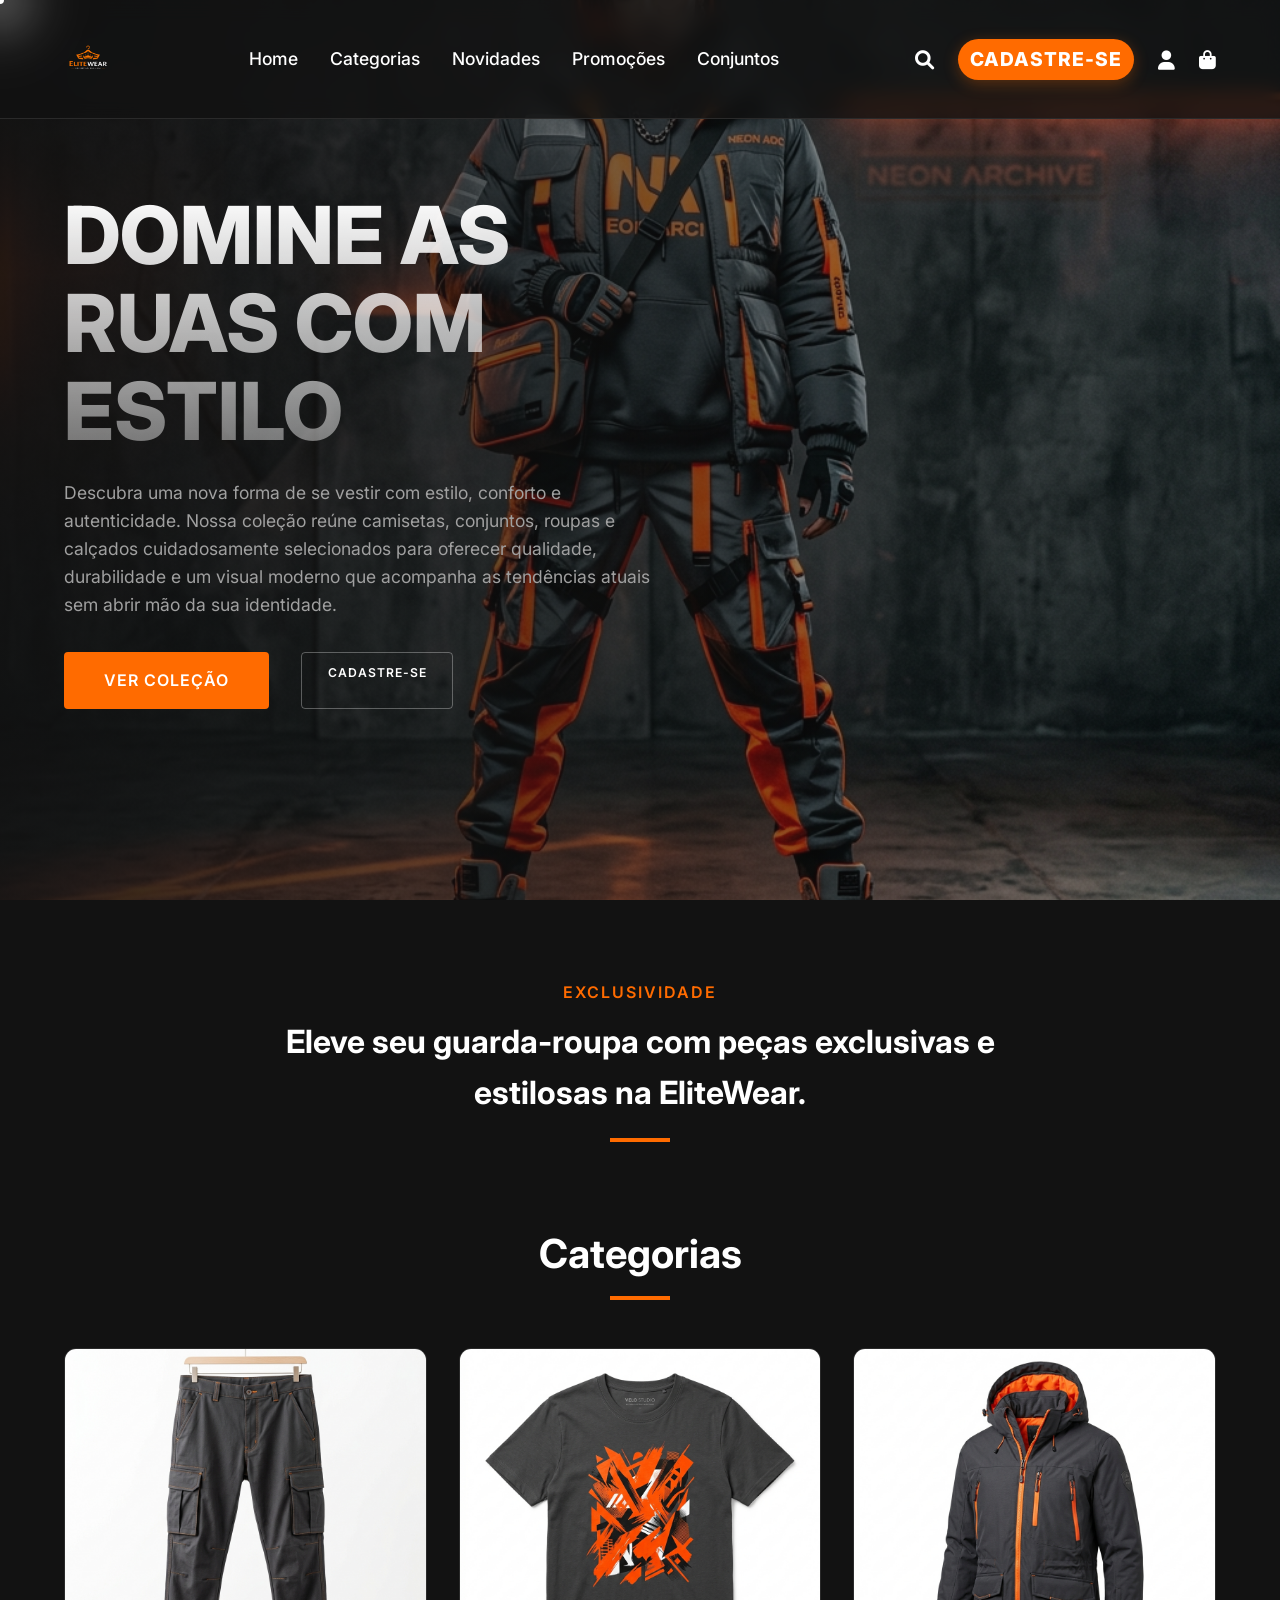
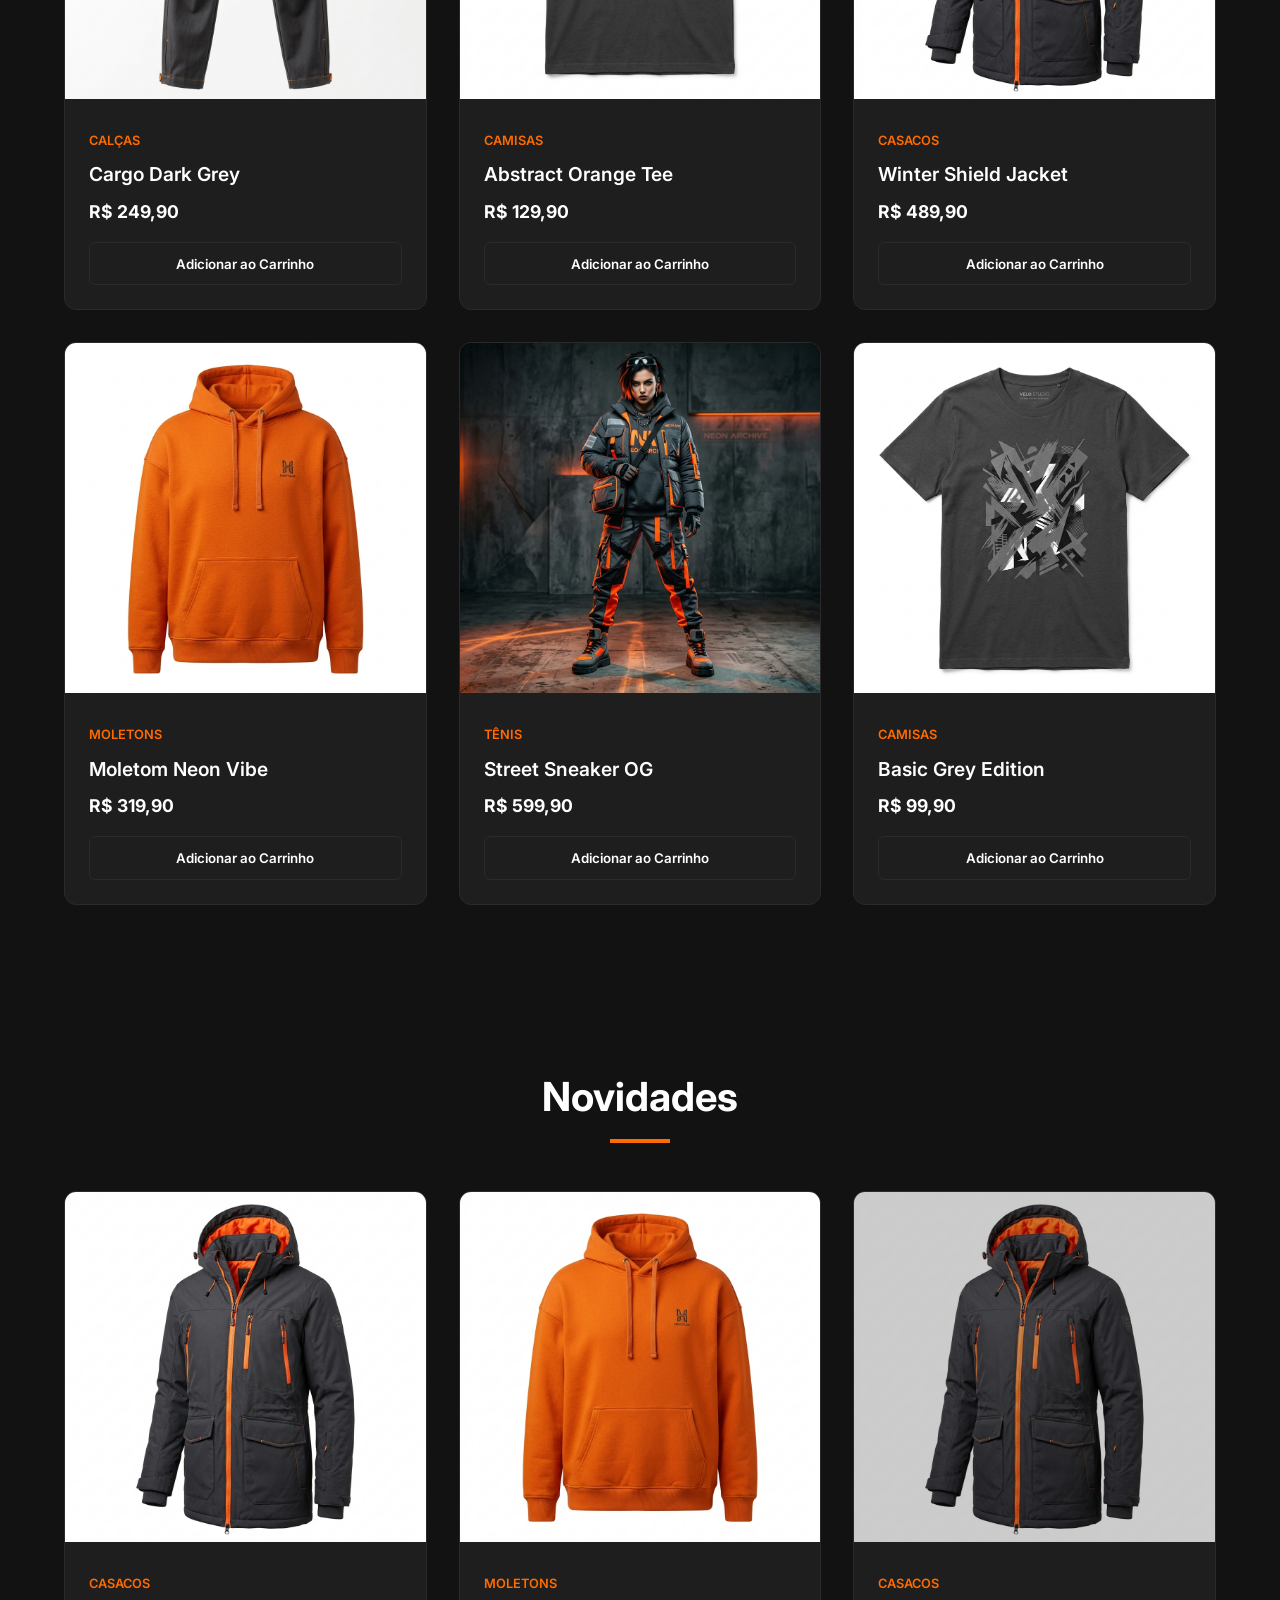
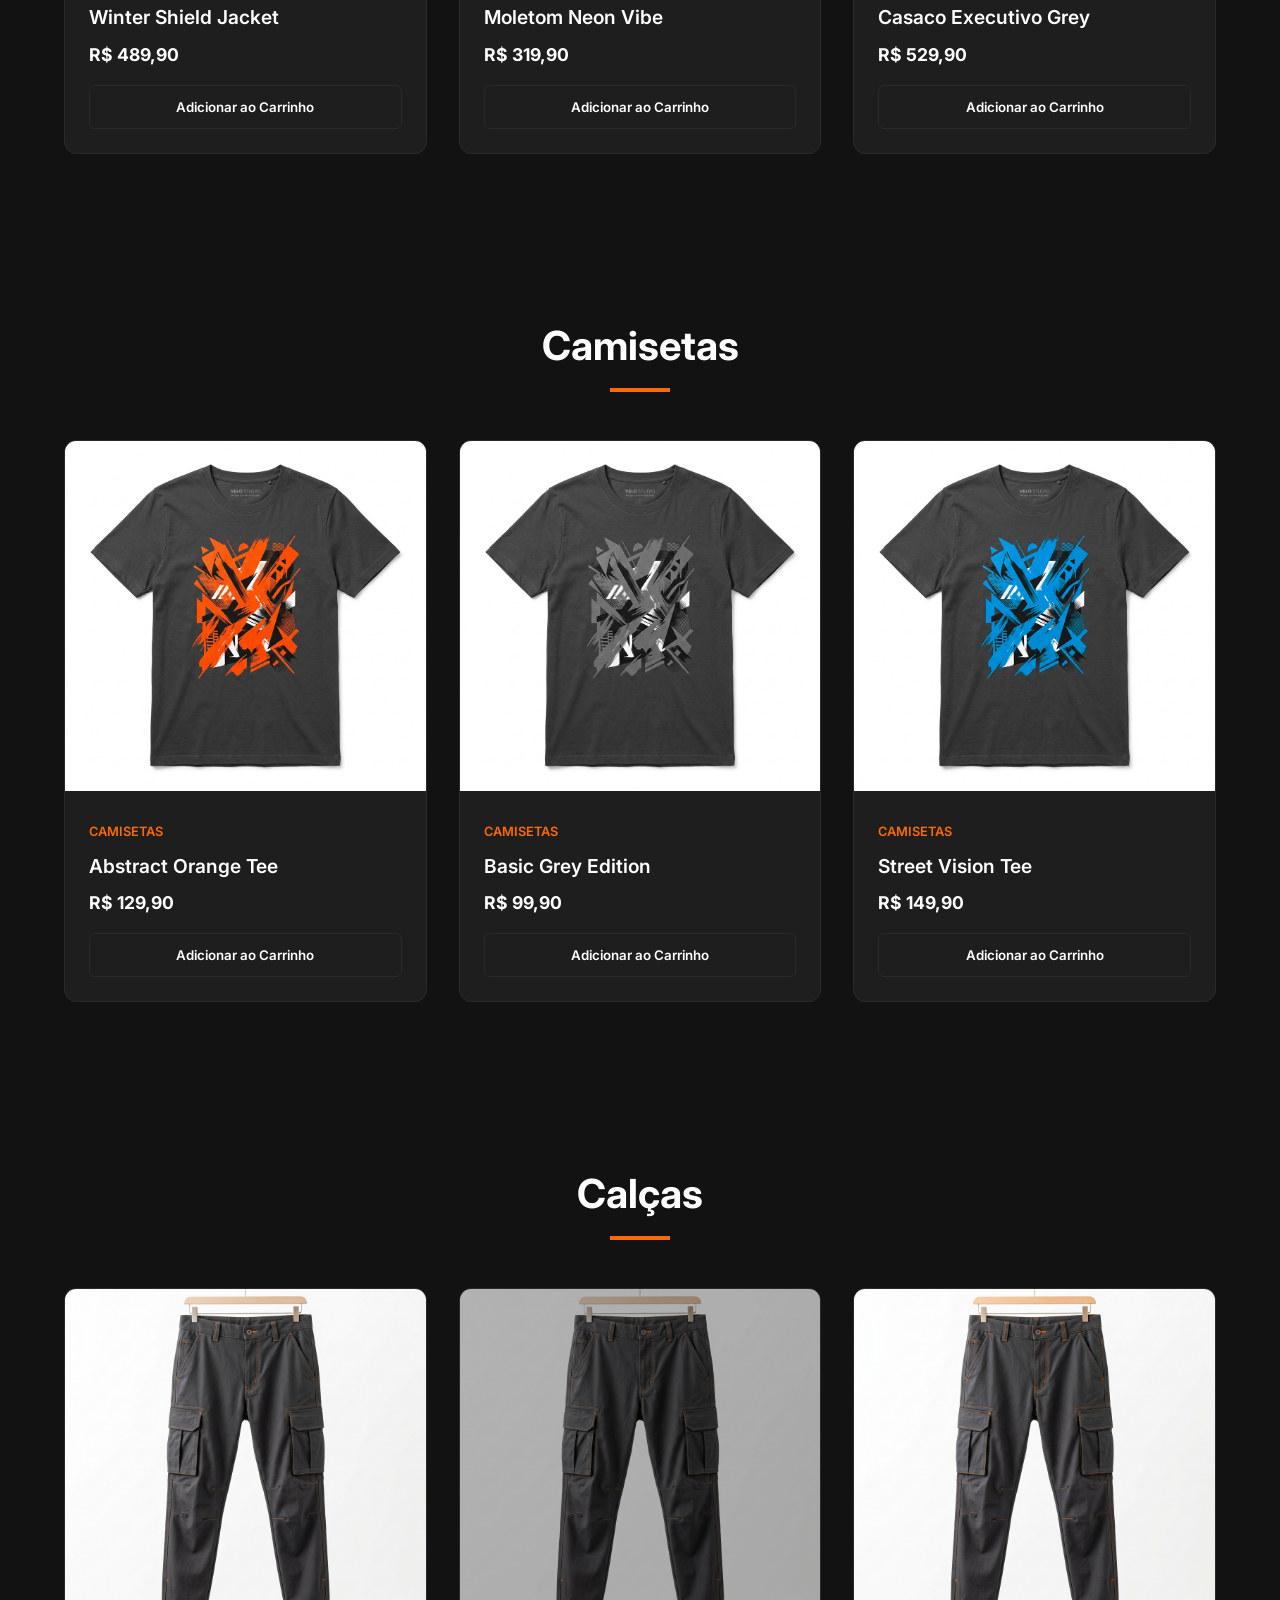
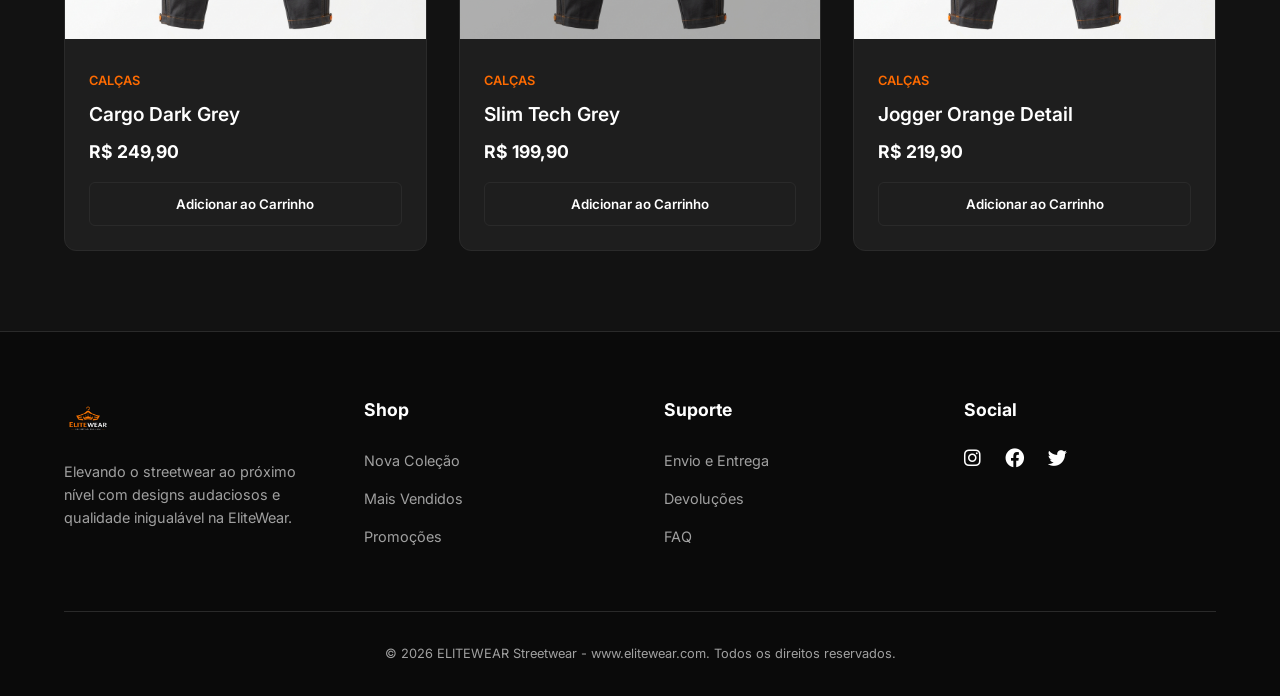
==== index.html @ 5dcd4f98 "Initial commit for Vercel deployment" ====
<!DOCTYPE html>
<html lang="pt-br">
<head>
    <meta charset="UTF-8">
    <meta name="viewport" content="width=device-width, initial-scale=1.0">
    <title>ELITEWEAR | Streetwear Premium</title>
    <meta name="description" content="Descubra uma nova forma de se vestir com estilo, conforto e autenticidade. Nossa coleção reúne camisetas, conjuntos, roupas e calçados cuidadosamente selecionados para oferecer qualidade, durabilidade e um visual moderno que acompanha as tendências atuais sem abrir mão da sua identidade.">
    <link rel="canonical" href="https://www.elitewear.com">
    <link rel="stylesheet" href="style.css">
    <link rel="stylesheet" href="https://cdnjs.cloudflare.com/ajax/libs/font-awesome/6.0.0/css/all.min.css">
</head>
<body>
    <canvas id="bg"></canvas>
    <div class="cursor"></div>
    <div class="cursor-dot"></div>
    <nav>
        <div class="logo"><a href="index.html"><img src="assets/logo.png" alt="EliteWear Logo"></a></div>
        <ul class="nav-links">
            <li><a href="#home">Home</a></li>
            <li><a href="categorias.html">Categorias</a></li>
            <li><a href="novidades.html">Novidades</a></li>
            <li><a href="promocoes.html">Promoções</a></li>
            <li><a href="conjuntos.html">Conjuntos</a></li>
        </ul>
        <div class="nav-icons">
            <i class="fas fa-search"></i>
            <a href="register.html" class="register-mobile-link">Cadastre-se</a>
            <a href="login.html" class="nav-icon-link"><i class="fas fa-user"></i></a>
            <i class="fas fa-shopping-bag"></i>
        </div>
    </nav>

    <header class="hero" id="home">
        <div class="hero-content">
            <h1>DOMINE AS RUAS COM ESTILO</h1>
            <p>Descubra uma nova forma de se vestir com estilo, conforto e autenticidade. Nossa coleção reúne camisetas, conjuntos, roupas e calçados cuidadosamente selecionados para oferecer qualidade, durabilidade e um visual moderno que acompanha as tendências atuais sem abrir mão da sua identidade.</p>
            <div class="hero-btns">
                <a href="categorias.html" class="btn-primary magnetic">Ver Coleção</a>
                <a href="register.html" class="btn-secondary magnetic">Cadastre-se</a>
            </div>
        </div>
    </header>

    <main id="destaques">
        <!-- Nova Seção de Introdução -->
        <div class="section-title">
            <p style="color: var(--primary-orange); font-weight: 600; text-transform: uppercase; letter-spacing: 2px; margin-bottom: 10px;">Exclusividade</p>
            <h2 style="font-size: 2rem; max-width: 800px; margin: 0 auto;">Eleve seu guarda-roupa com peças exclusivas e estilosas na EliteWear.</h2>
            <div class="underline" style="margin-top: 20px;"></div>
        </div>

        <div class="section-title">
            <h2>Categorias</h2>
            <div class="underline"></div>
        </div>

        <section class="products-grid">
            <!-- Conjuntos (Navigation links to this section as Conjuntos) -->
            <article class="product-card" data-category="conjuntos destaque">
                <img src="assets/pants.png" alt="Conjunto Cargo Dark Grey" class="product-image">
                <div class="product-info">
                    <span class="product-category">Calças</span>
                    <h3 class="product-name">Cargo Dark Grey</h3>
                    <p class="product-price">R$ 249,90</p>
                    <button class="add-to-cart magnetic">Adicionar ao Carrinho</button>
                </div>
            </article>

            <!-- Camisas -->
            <article class="product-card" data-category="camisas destaque">
                <img src="assets/shirt.png" alt="Camiseta Abstract Orange" class="product-image">
                <div class="product-info">
                    <span class="product-category">Camisas</span>
                    <h3 class="product-name">Abstract Orange Tee</h3>
                    <p class="product-price">R$ 129,90</p>
                    <button class="add-to-cart magnetic">Adicionar ao Carrinho</button>
                </div>
            </article>

            <!-- Casacos -->
            <article class="product-card" data-category="casacos destaque">
                <img src="assets/coat.png" alt="Jaqueta Winter Shield" class="product-image">
                <div class="product-info">
                    <span class="product-category">Casacos</span>
                    <h3 class="product-name">Winter Shield Jacket</h3>
                    <p class="product-price">R$ 489,90</p>
                    <button class="add-to-cart magnetic">Adicionar ao Carrinho</button>
                </div>
            </article>

            <!-- Moletons -->
            <article class="product-card" data-category="moletons destaque">
                <img src="assets/hoodie.png" alt="Moletom Neon Vibe" class="product-image">
                <div class="product-info">
                    <span class="product-category">Moletons</span>
                    <h3 class="product-name">Moletom Neon Vibe</h3>
                    <p class="product-price">R$ 319,90</p>
                    <button class="add-to-cart magnetic">Adicionar ao Carrinho</button>
                </div>
            </article>

            <!-- Tênis -->
            <article class="product-card" data-category="tenis destaque">
                <img src="assets/hero.png" alt="Street Sneaker OG" class="product-image" style="object-position: bottom;">
                <div class="product-info">
                    <span class="product-category">Tênis</span>
                    <h3 class="product-name">Street Sneaker OG</h3>
                    <p class="product-price">R$ 599,90</p>
                    <button class="add-to-cart magnetic">Adicionar ao Carrinho</button>
                </div>
            </article>

            <!-- Camisas 2 -->
            <article class="product-card" data-category="camisas">
                <img src="assets/shirt.png" alt="Camiseta Basic Grey" class="product-image" style="filter: grayscale(1);">
                <div class="product-info">
                    <span class="product-category">Camisas</span>
                    <h3 class="product-name">Basic Grey Edition</h3>
                    <p class="product-price">R$ 99,90</p>
                    <button class="add-to-cart magnetic">Adicionar ao Carrinho</button>
                </div>
            </article>
        </section>

        <!-- Seção Exclusiva de Casacos -->
        <div class="section-title" id="casacos-section">
            <h2>Novidades</h2>
            <div class="underline"></div>
        </div>

        <section class="products-grid">
            <article class="product-card" data-category="casacos">
                <img src="assets/coat.png" alt="Jaqueta Winter Shield" class="product-image">
                <div class="product-info">
                    <span class="product-category">Casacos</span>
                    <h3 class="product-name">Winter Shield Jacket</h3>
                    <p class="product-price">R$ 489,90</p>
                    <button class="add-to-cart magnetic">Adicionar ao Carrinho</button>
                </div>
            </article>

            <article class="product-card" data-category="casacos">
                <img src="assets/hoodie.png" alt="Moletom Neon Vibe" class="product-image">
                <div class="product-info">
                    <span class="product-category">Moletons</span>
                    <h3 class="product-name">Moletom Neon Vibe</h3>
                    <p class="product-price">R$ 319,90</p>
                    <button class="add-to-cart magnetic">Adicionar ao Carrinho</button>
                </div>
            </article>

            <article class="product-card" data-category="casacos">
                <img src="assets/coat.png" alt="Casaco Executivo Grey" class="product-image" style="filter: brightness(0.8);">
                <div class="product-info">
                    <span class="product-category">Casacos</span>
                    <h3 class="product-name">Casaco Executivo Grey</h3>
                    <p class="product-price">R$ 529,90</p>
                    <button class="add-to-cart magnetic">Adicionar ao Carrinho</button>
                </div>
            </article>
        </section>

        <!-- Seção Exclusiva de Camisetas -->
        <div class="section-title" id="camisetas-section">
            <h2>Camisetas</h2>
            <div class="underline"></div>
        </div>

        <section class="products-grid">
            <article class="product-card" data-category="camisas">
                <img src="assets/shirt.png" alt="Camiseta Abstract Orange" class="product-image">
                <div class="product-info">
                    <span class="product-category">Camisetas</span>
                    <h3 class="product-name">Abstract Orange Tee</h3>
                    <p class="product-price">R$ 129,90</p>
                    <button class="add-to-cart magnetic">Adicionar ao Carrinho</button>
                </div>
            </article>

            <article class="product-card" data-category="camisas">
                <img src="assets/shirt.png" alt="Camiseta Basic Grey" class="product-image" style="filter: grayscale(1);">
                <div class="product-info">
                    <span class="product-category">Camisetas</span>
                    <h3 class="product-name">Basic Grey Edition</h3>
                    <p class="product-price">R$ 99,90</p>
                    <button class="add-to-cart magnetic">Adicionar ao Carrinho</button>
                </div>
            </article>

            <article class="product-card" data-category="camisas">
                <img src="assets/shirt.png" alt="Camiseta Street Vision" class="product-image" style="filter: hue-rotate(180deg);">
                <div class="product-info">
                    <span class="product-category">Camisetas</span>
                    <h3 class="product-name">Street Vision Tee</h3>
                    <p class="product-price">R$ 149,90</p>
                    <button class="add-to-cart magnetic">Adicionar ao Carrinho</button>
                </div>
            </article>
        </section>

        <!-- Seção de Calças (Acessada via link Conjuntos) -->
        <div class="section-title" id="conjuntos-section">
            <h2>Calças</h2>
            <div class="underline"></div>
        </div>

        <section class="products-grid">
            <article class="product-card" data-category="conjuntos">
                <img src="assets/pants.png" alt="Conjunto Cargo Dark Grey" class="product-image">
                <div class="product-info">
                    <span class="product-category">Calças</span>
                    <h3 class="product-name">Cargo Dark Grey</h3>
                    <p class="product-price">R$ 249,90</p>
                    <button class="add-to-cart magnetic">Adicionar ao Carrinho</button>
                </div>
            </article>

            <article class="product-card" data-category="conjuntos">
                <img src="assets/pants.png" alt="Conjunto Slim Tech" class="product-image" style="filter: brightness(0.7);">
                <div class="product-info">
                    <span class="product-category">Calças</span>
                    <h3 class="product-name">Slim Tech Grey</h3>
                    <p class="product-price">R$ 199,90</p>
                    <button class="add-to-cart magnetic">Adicionar ao Carrinho</button>
                </div>
            </article>

            <article class="product-card" data-category="conjuntos">
                <img src="assets/pants.png" alt="Jogger Orange Detail" class="product-image" style="filter: saturate(1.5);">
                <div class="product-info">
                    <span class="product-category">Calças</span>
                    <h3 class="product-name">Jogger Orange Detail</h3>
                    <p class="product-price">R$ 219,90</p>
                    <button class="add-to-cart magnetic">Adicionar ao Carrinho</button>
                </div>
            </article>
        </section>
    </main>

    <footer>
        <div class="footer-grid">
            <div class="footer-col">
                <div class="logo"><img src="assets/logo.png" alt="EliteWear Logo"></div>
                <p style="margin-top: 1rem; color: var(--text-grey); font-size: 0.9rem;">Elevando o streetwear ao próximo nível com designs audaciosos e qualidade inigualável na EliteWear.</p>
            </div>
            <div class="footer-col">
                <h3>Shop</h3>
                <ul>
                    <li><a href="novidades.html">Nova Coleção</a></li>
                    <li><a href="#">Mais Vendidos</a></li>
                    <li><a href="promocoes.html">Promoções</a></li>
                </ul>
            </div>
            <div class="footer-col">
                <h3>Suporte</h3>
                <ul>
                    <li><a href="#">Envio e Entrega</a></li>
                    <li><a href="#">Devoluções</a></li>
                    <li><a href="#">FAQ</a></li>
                </ul>
            </div>
            <div class="footer-col">
                <h3>Social</h3>
                <div class="nav-icons" style="margin-top: 1rem;">
                    <i class="fab fa-instagram"></i>
                    <i class="fab fa-facebook"></i>
                    <i class="fab fa-twitter"></i>
                </div>
            </div>
        </div>
        <div class="copyright">
            <p>&copy; 2026 ELITEWEAR Streetwear - www.elitewear.com. Todos os direitos reservados.</p>
        </div>
    </footer>

    <script src="script.js"></script>
</body>
</html>
---- style.css ----
@import url('https://fonts.googleapis.com/css2?family=Inter:wght@300;400;600;800&display=swap');

:root {
    --primary-orange: #FF6B00;
    --primary-orange-hover: #E65F00;
    --dark-bg: #121212;
    --card-bg: #1E1E1E;
    --text-white: #FFFFFF;
    --text-grey: #A0A0A0;
    --grey-light: #2A2A2A;
    --transition: all 0.3s cubic-bezier(0.4, 0, 0.2, 1);
}

* {
    margin: 0;
    padding: 0;
    box-sizing: border-box;
    font-family: 'Inter', sans-serif;
}

/* Animated Background Canvas */
canvas#bg {
    position: fixed;
    top: 0;
    left: 0;
    width: 100%;
    height: 100%;
    z-index: -1;
    pointer-events: none;
}

body {
    background-color: var(--dark-bg);
    color: var(--text-white);
    line-height: 1.6;
    overflow-x: hidden;
}

/* Custom Cursor System */
.cursor {
    position: fixed;
    width: 120px;
    height: 120px;
    border-radius: 50%;
    pointer-events: none;
    background: radial-gradient(circle, rgba(255, 255, 255, 0.4), rgba(255, 255, 255, 0.05), transparent);
    filter: blur(20px);
    transform: translate(-50%, -50%);
    z-index: 9999;
    mix-blend-mode: screen;
    transition: transform 0.1s ease-out;
}

.cursor-dot {
    position: fixed;
    width: 8px;
    height: 8px;
    background: white;
    border-radius: 50%;
    pointer-events: none;
    z-index: 10000;
    transform: translate(-50%, -50%);
}

.trail {
    position: fixed;
    width: 6px;
    height: 6px;
    border-radius: 50%;
    background: rgba(255, 255, 255, 0.3);
    pointer-events: none;
    filter: blur(4px);
    z-index: 9998;
    transform: translate(-50%, -50%);
    animation: fadeOutTrail 0.4s forwards;
}

@keyframes fadeOutTrail {
    to { opacity: 0; transform: translate(-50%, -50%) scale(0.5); }
}

.magnetic {
    transition: transform 0.3s cubic-bezier(0.23, 1, 0.32, 1);
}

/* Scrollbar Customization */
::-webkit-scrollbar {
    width: 8px;
}

::-webkit-scrollbar-track {
    background: var(--dark-bg);
}

::-webkit-scrollbar-thumb {
    background: var(--grey-light);
    border-radius: 10px;
}

::-webkit-scrollbar-thumb:hover {
    background: var(--primary-orange);
}

/* Navbar */
nav {
    display: flex;
    justify-content: space-between;
    align-items: center;
    padding: 2.2rem 5%; /* Aumentado verticalmente e reduzido horizontalmente */
    background: rgba(18, 18, 18, 0.8);
    backdrop-filter: blur(10px);
    position: fixed;
    width: 100%;
    top: 0;
    z-index: 1000;
    border-bottom: 1px solid var(--grey-light);
    transition: var(--transition);
}

.logo {
    font-size: 1.5rem;
    font-weight: 800;
    letter-spacing: -1px;
}

.logo img {
    height: 48px;
    width: auto;
    display: block;
}

.nav-links {
    display: flex;
    gap: 2rem;
    list-style: none;
}

.nav-links a {
    text-decoration: none;
    color: var(--text-white);
    font-weight: 500;
    font-size: 1.1rem;
    transition: var(--transition);
}

.nav-links a:hover {
    color: var(--primary-orange);
}

.nav-icons {
    display: flex;
    gap: 1.5rem;
    align-items: center;
}

.nav-icons > i,
.nav-icons > a {
    font-size: 1.2rem;
    cursor: pointer;
    transition: var(--transition);
    color: var(--text-white);
    text-decoration: none;
    display: flex;
    align-items: center;
}

.nav-icons > i:hover,
.nav-icons > a:hover {
    color: var(--primary-orange);
    transform: translateY(-2px);
}

.nav-icons a i {
    font-size: inherit;
    color: inherit;
    transition: none; /* Inherit from parent link */
}

.register-mobile-link {
    display: block; 
    font-size: 0.58rem; /* Reduzido mais 10% */
    background: var(--primary-orange);
    color: white !important;
    text-decoration: none;
    font-weight: 800;
    padding: 5px 12px; /* Reduzido mais 10% */
    border-radius: 50px;
    transition: var(--transition);
    white-space: nowrap;
    text-transform: uppercase;
    letter-spacing: 1px;
    box-shadow: 0 4px 15px rgba(255, 107, 0, 0.3);
}

.register-mobile-link:hover {
    transform: translateY(-2px);
    box-shadow: 0 6px 20px rgba(255, 107, 0, 0.5);
    filter: brightness(1.1);
}

/* Hero Section */
.hero {
    height: 100vh;
    display: flex;
    align-items: center;
    padding: 0 5%;
    background: linear-gradient(to right, rgba(18, 18, 18, 0.9), rgba(18, 18, 18, 0.2)), url('assets/hero.png');
    background-size: cover;
    background-position: center;
    margin-top: 0;
}

.hero-content {
    max-width: 600px;
    animation: fadeInUp 1s ease-out;
}

.hero-content h1 {
    font-size: 5rem;
    font-weight: 800;
    line-height: 1.1;
    margin-bottom: 1.5rem;
    background: linear-gradient(white, rgba(255, 255, 255, 0.4));
    -webkit-background-clip: text;
    -webkit-text-fill-color: transparent;
}

.hero-content h1 span {
    color: var(--primary-orange);
}

.hero-content p {
    font-size: 1.1rem;
    color: var(--text-grey);
    margin-bottom: 2rem;
}

.btn-primary {
    display: inline-block;
    padding: 1rem 2.5rem;
    background-color: var(--primary-orange);
    color: white;
    text-decoration: none;
    font-weight: 600;
    border-radius: 4px;
    transition: var(--transition);
    text-transform: uppercase;
    letter-spacing: 1px;
    border: none;
    cursor: pointer;
}

.btn-primary:hover {
    background-color: var(--primary-orange-hover);
    transform: scale(1.05);
    box-shadow: 0 10px 20px rgba(255, 107, 0, 0.3);
}

.btn-secondary {
    display: inline-block;
    padding: 0.65rem 1.6rem; /* Reduzido mais 10% */
    background-color: transparent;
    color: white;
    text-decoration: none;
    font-weight: 600;
    border-radius: 4px;
    transition: var(--transition);
    text-transform: uppercase;
    letter-spacing: 1px;
    border: 1px solid rgba(255, 255, 255, 0.3);
    cursor: pointer;
    margin-left: 1rem;
    font-size: 0.76rem; /* Reduzido mais 10% */
}

.btn-secondary:hover {
    border-color: var(--primary-orange);
    color: var(--primary-orange);
    background: rgba(255, 107, 0, 0.05);
    transform: scale(1.05);
}

.hero-btns {
    display: flex;
    gap: 1rem;
    margin-top: 2rem;
}

/* Products Section */
.section-title {
    text-align: center;
    margin: 5rem 0 3rem;
}

.section-title h2 {
    font-size: 2.5rem;
    margin-bottom: 10px;
}

.section-title .underline {
    width: 60px;
    height: 4px;
    background: var(--primary-orange);
    margin: 0 auto;
}

.products-grid {
    display: grid;
    grid-template-columns: repeat(auto-fill, minmax(280px, 1fr));
    gap: 2rem;
    padding: 0 5% 5rem;
}

.product-card.hidden {
    display: none;
}

.product-card {
    background: var(--card-bg);
    border-radius: 12px;
    overflow: hidden;
    transition: var(--transition);
    border: 1px solid var(--grey-light);
    position: relative;
    animation: fadeIn 0.5s ease;
}

@keyframes fadeIn {
    from { opacity: 0; transform: translateY(10px); }
    to { opacity: 1; transform: translateY(0); }
}

.product-card:hover {
    transform: translateY(-10px);
    border-color: var(--primary-orange);
    box-shadow: 0 20px 40px rgba(0, 0, 0, 0.4);
}

.product-image {
    width: 100%;
    height: 350px;
    object-fit: cover;
    transition: var(--transition);
}

.product-card:hover .product-image {
    transform: scale(1.05);
}

.product-info {
    padding: 1.5rem;
}

.product-category {
    color: var(--primary-orange);
    font-size: 0.8rem;
    text-transform: uppercase;
    font-weight: 600;
    margin-bottom: 0.5rem;
    display: block;
}

.product-name {
    font-size: 1.2rem;
    font-weight: 600;
    margin-bottom: 0.5rem;
}

.product-price {
    font-size: 1.1rem;
    font-weight: 700;
    color: var(--text-white);
}

.add-to-cart {
    width: 100%;
    margin-top: 1rem;
    padding: 0.8rem;
    background: transparent;
    border: 1px solid var(--grey-light);
    color: var(--text-white);
    border-radius: 6px;
    cursor: pointer;
    font-weight: 600;
    transition: var(--transition);
}

.product-card:hover .add-to-cart {
    background: var(--primary-orange);
    border-color: var(--primary-orange);
}

/* Footer */
footer {
    background: #0a0a0a;
    padding: 4rem 5% 2rem;
    border-top: 1px solid var(--grey-light);
}

.footer-grid {
    display: grid;
    grid-template-columns: repeat(auto-fit, minmax(200px, 1fr));
    gap: 3rem;
    margin-bottom: 3rem;
}

.footer-col h3 {
    margin-bottom: 1.5rem;
    font-size: 1.1rem;
}

.footer-col ul {
    list-style: none;
}

.footer-col ul li {
    margin-bottom: 0.8rem;
}

.footer-col ul li a {
    color: var(--text-grey);
    text-decoration: none;
    transition: var(--transition);
    font-size: 0.9rem;
}

.footer-col ul li a:hover {
    color: var(--primary-orange);
    padding-left: 5px;
}

.copyright {
    text-align: center;
    color: var(--text-grey);
    font-size: 0.8rem;
    padding-top: 2rem;
    border-top: 1px solid var(--grey-light);
}

/* Animations */
@keyframes fadeInUp {
    from {
        opacity: 0;
        transform: translateY(30px);
    }
    to {
        opacity: 1;
        transform: translateY(0);
    }
}

/* Responsive */
@media (max-width: 768px) {
    .hero-content h1 {
        font-size: 3rem;
    }
    
    .nav-links {
        display: none;
    }

    .register-mobile-link {
        display: block;
        padding: 6px 14px;
        font-size: 0.7rem;
    }

    nav {
        padding: 1rem 5%;
    }

    .nav-icons {
        gap: 1rem;
    }

    .hero-btns {
        flex-direction: column;
        gap: 1rem;
        width: 100%;
    }

    .btn-primary, .btn-secondary {
        width: 100%;
        text-align: center;
        margin-left: 0;
    }
    
    .products-grid {
        grid-template-columns: repeat(auto-fill, minmax(220px, 1fr));
    }
}
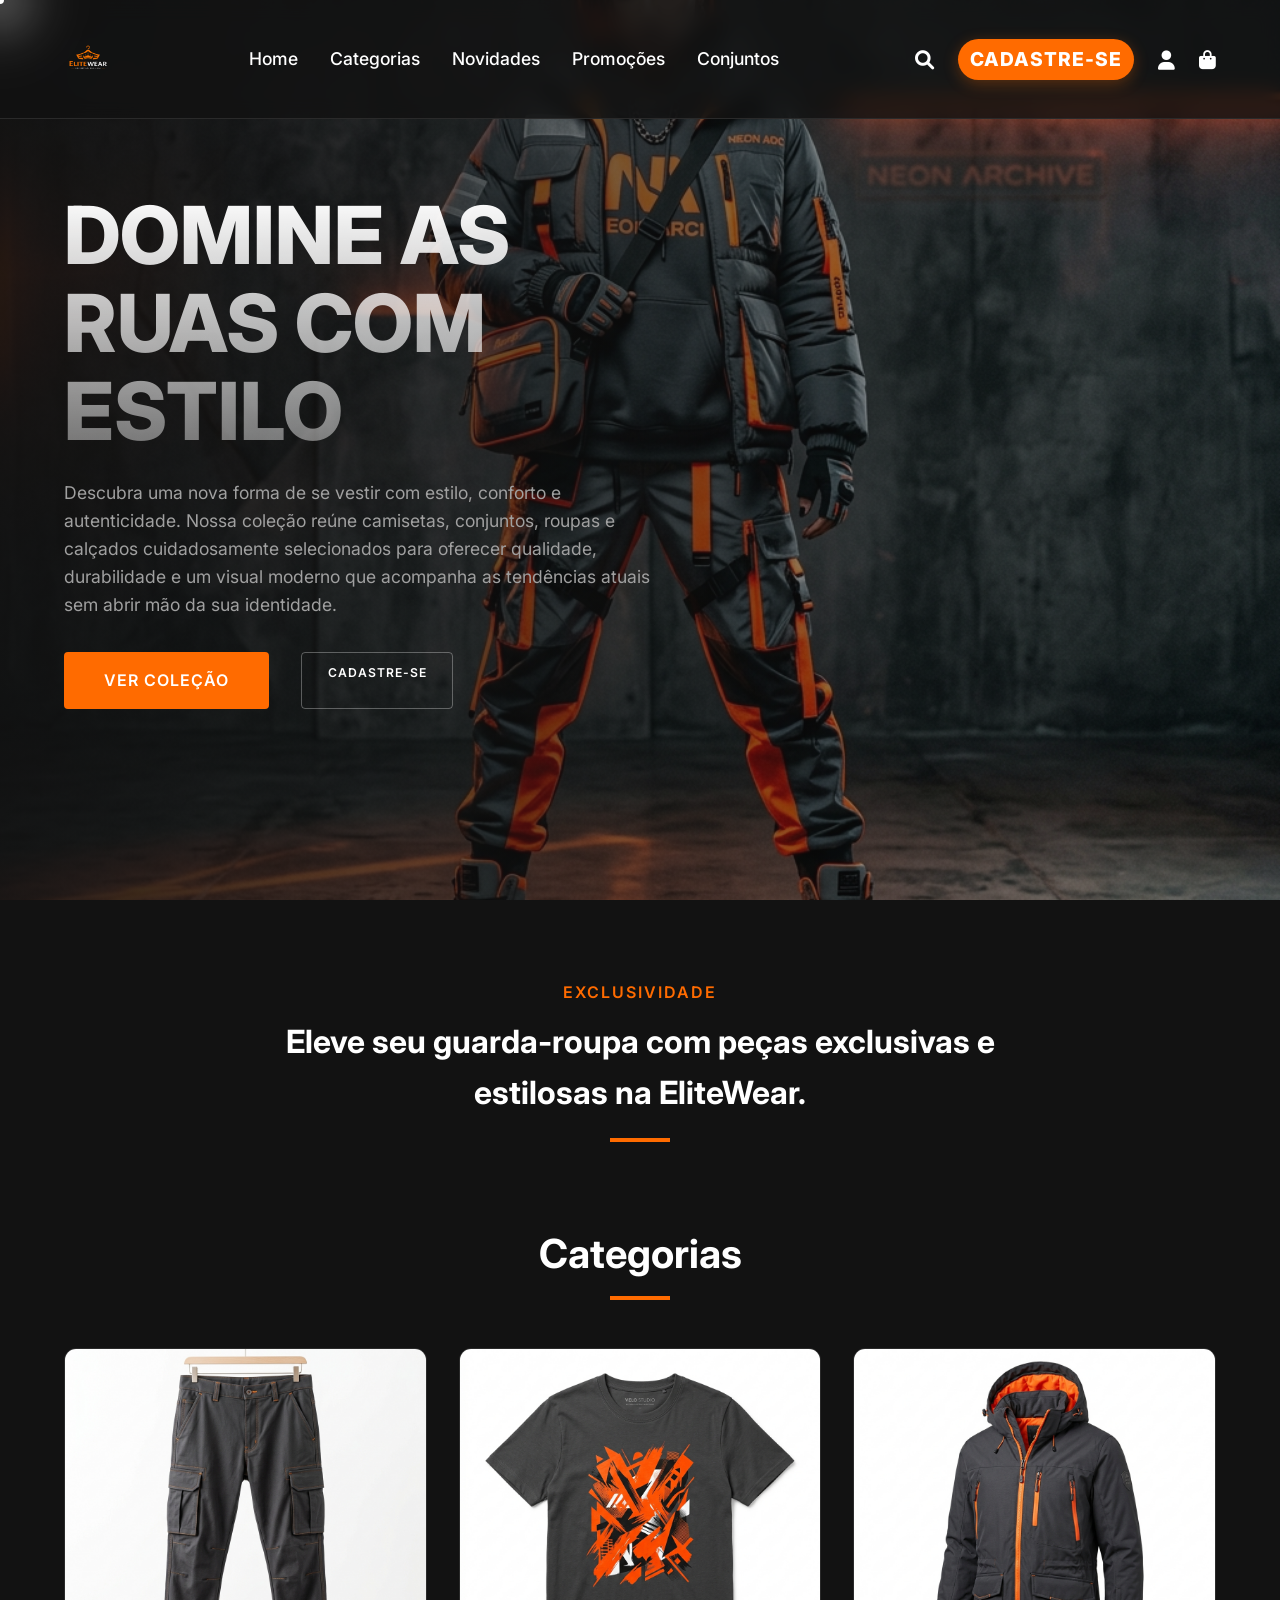
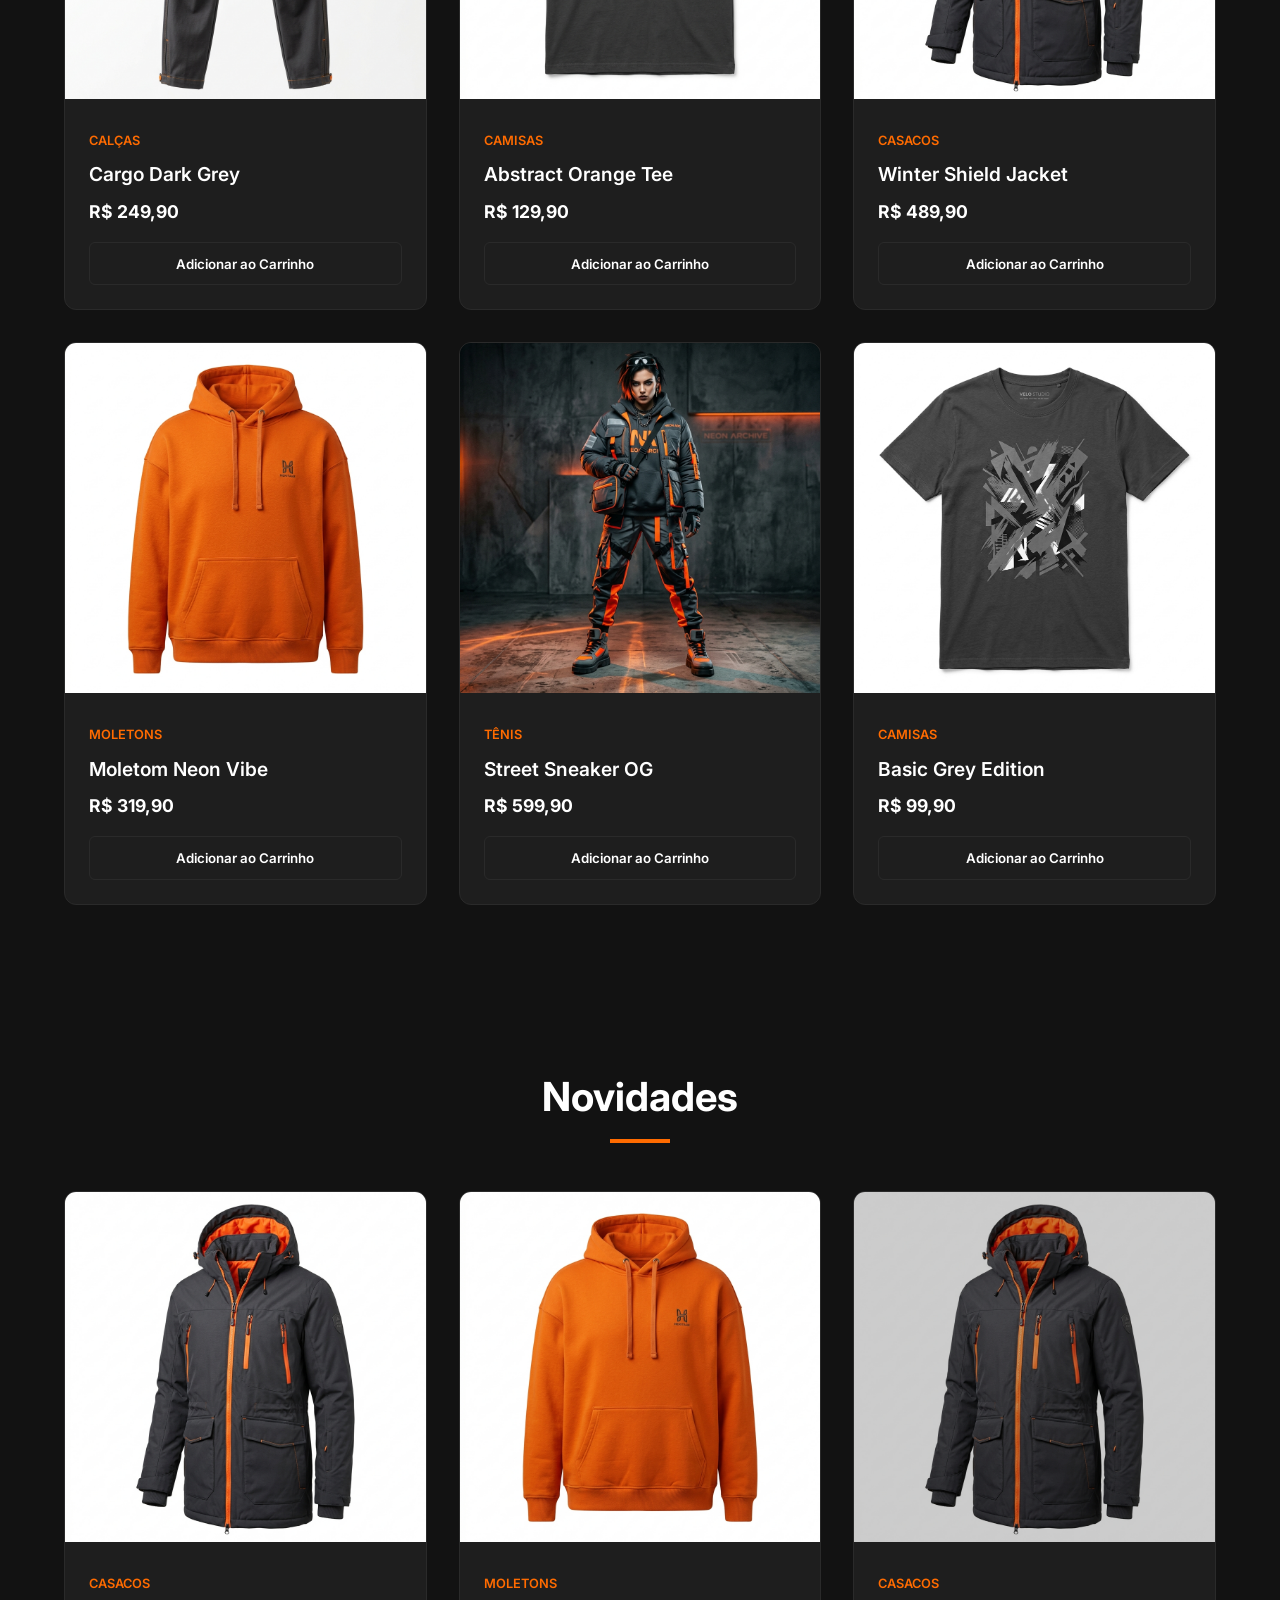
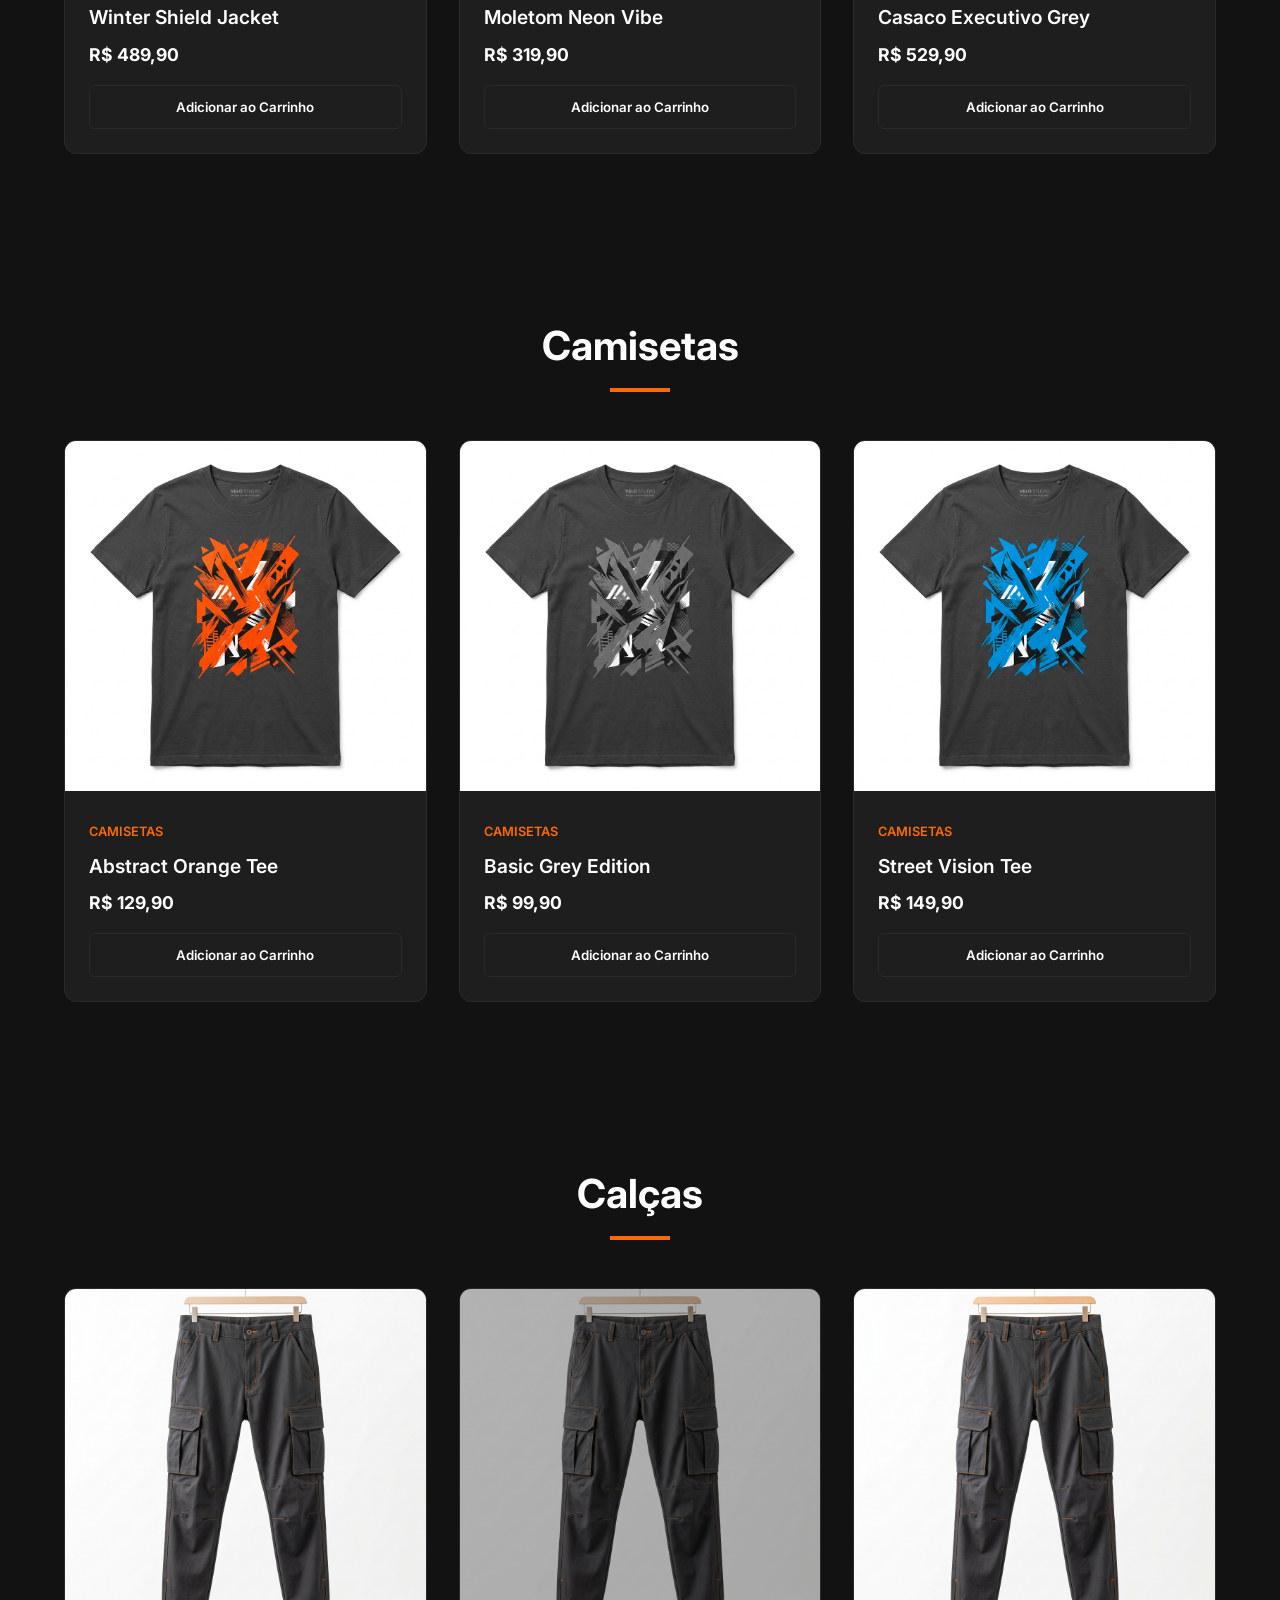
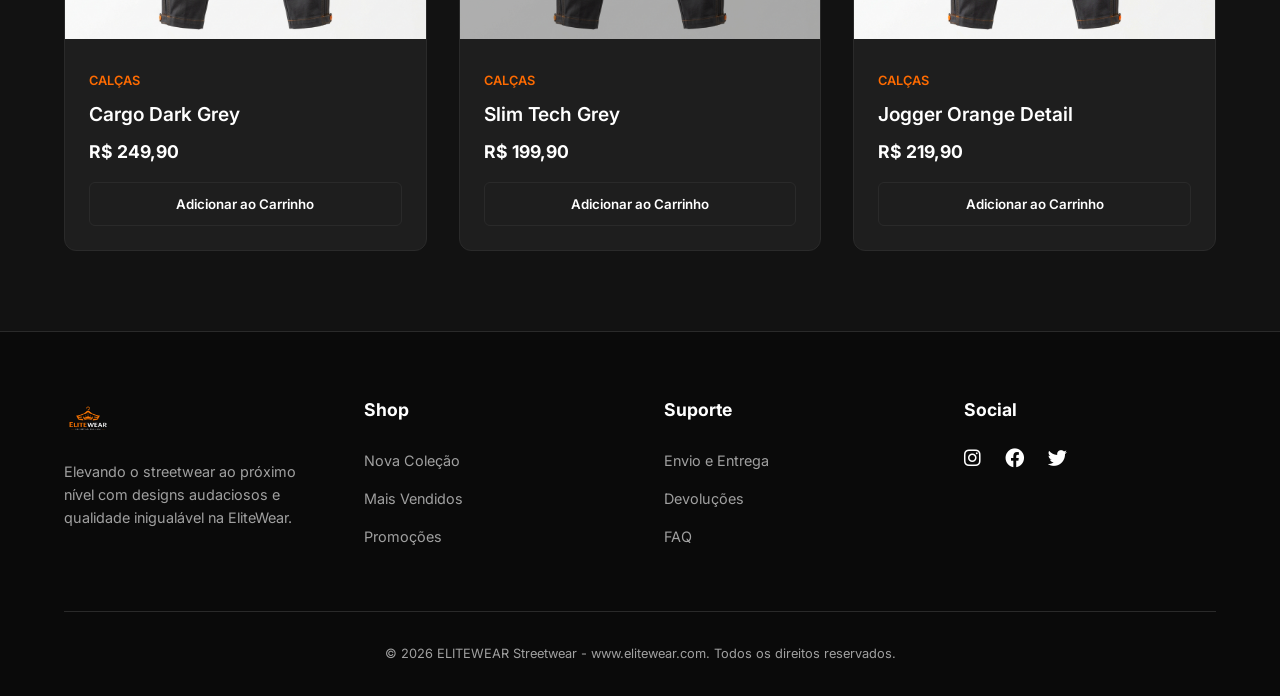
==== commit e6bdf289: "Update project files" ====
--- a/index.html
+++ b/index.html
@@ -4,8 +4,23 @@
     <meta charset="UTF-8">
     <meta name="viewport" content="width=device-width, initial-scale=1.0">
     <title>ELITEWEAR | Streetwear Premium</title>
-    <meta name="description" content="Descubra uma nova forma de se vestir com estilo, conforto e autenticidade. Nossa coleção reúne camisetas, conjuntos, roupas e calçados cuidadosamente selecionados para oferecer qualidade, durabilidade e um visual moderno que acompanha as tendências atuais sem abrir mão da sua identidade.">
-    <link rel="canonical" href="https://www.elitewear.com">
+    <meta name="description" content="Descubra uma nova forma de se vestir com estilo, conforto e autenticidade. Nossa coleção reúne camisetas, conjuntos, roupas e calçados cuidadosamente selecionados.">
+    
+    <!-- Open Graph / Facebook -->
+    <meta property="og:type" content="website">
+    <meta property="og:url" content="https://elitewer.vercel.app/">
+    <meta property="og:title" content="ELITEWEAR | Streetwear Premium">
+    <meta property="og:description" content="Descubra uma nova forma de se vestir com estilo, conforto e autenticidade.">
+    <meta property="og:image" content="assets/hero.png">
+
+    <!-- Twitter -->
+    <meta property="twitter:card" content="summary_large_image">
+    <meta property="twitter:url" content="https://elitewer.vercel.app/">
+    <meta property="twitter:title" content="ELITEWEAR | Streetwear Premium">
+    <meta property="twitter:description" content="Descubra uma nova forma de se vestir com estilo, conforto e autenticidade.">
+    <meta property="twitter:image" content="assets/hero.png">
+
+    <link rel="canonical" href="https://elitewer.vercel.app">
     <link rel="stylesheet" href="style.css">
     <link rel="stylesheet" href="https://cdnjs.cloudflare.com/ajax/libs/font-awesome/6.0.0/css/all.min.css">
 </head>
@@ -14,18 +29,18 @@
     <div class="cursor"></div>
     <div class="cursor-dot"></div>
     <nav>
-        <div class="logo"><a href="index.html"><img src="assets/logo.png" alt="EliteWear Logo"></a></div>
+        <div class="logo"><a href="/"><img src="assets/logo.png" alt="EliteWear Logo"></a></div>
         <ul class="nav-links">
             <li><a href="#home">Home</a></li>
-            <li><a href="categorias.html">Categorias</a></li>
-            <li><a href="novidades.html">Novidades</a></li>
-            <li><a href="promocoes.html">Promoções</a></li>
-            <li><a href="conjuntos.html">Conjuntos</a></li>
+            <li><a href="categorias">Categorias</a></li>
+            <li><a href="novidades">Novidades</a></li>
+            <li><a href="promocoes">Promoções</a></li>
+            <li><a href="conjuntos">Conjuntos</a></li>
         </ul>
         <div class="nav-icons">
             <i class="fas fa-search"></i>
-            <a href="register.html" class="register-mobile-link">Cadastre-se</a>
-            <a href="login.html" class="nav-icon-link"><i class="fas fa-user"></i></a>
+            <a href="register" class="register-mobile-link">Cadastre-se</a>
+            <a href="login" class="nav-icon-link"><i class="fas fa-user"></i></a>
             <i class="fas fa-shopping-bag"></i>
         </div>
     </nav>
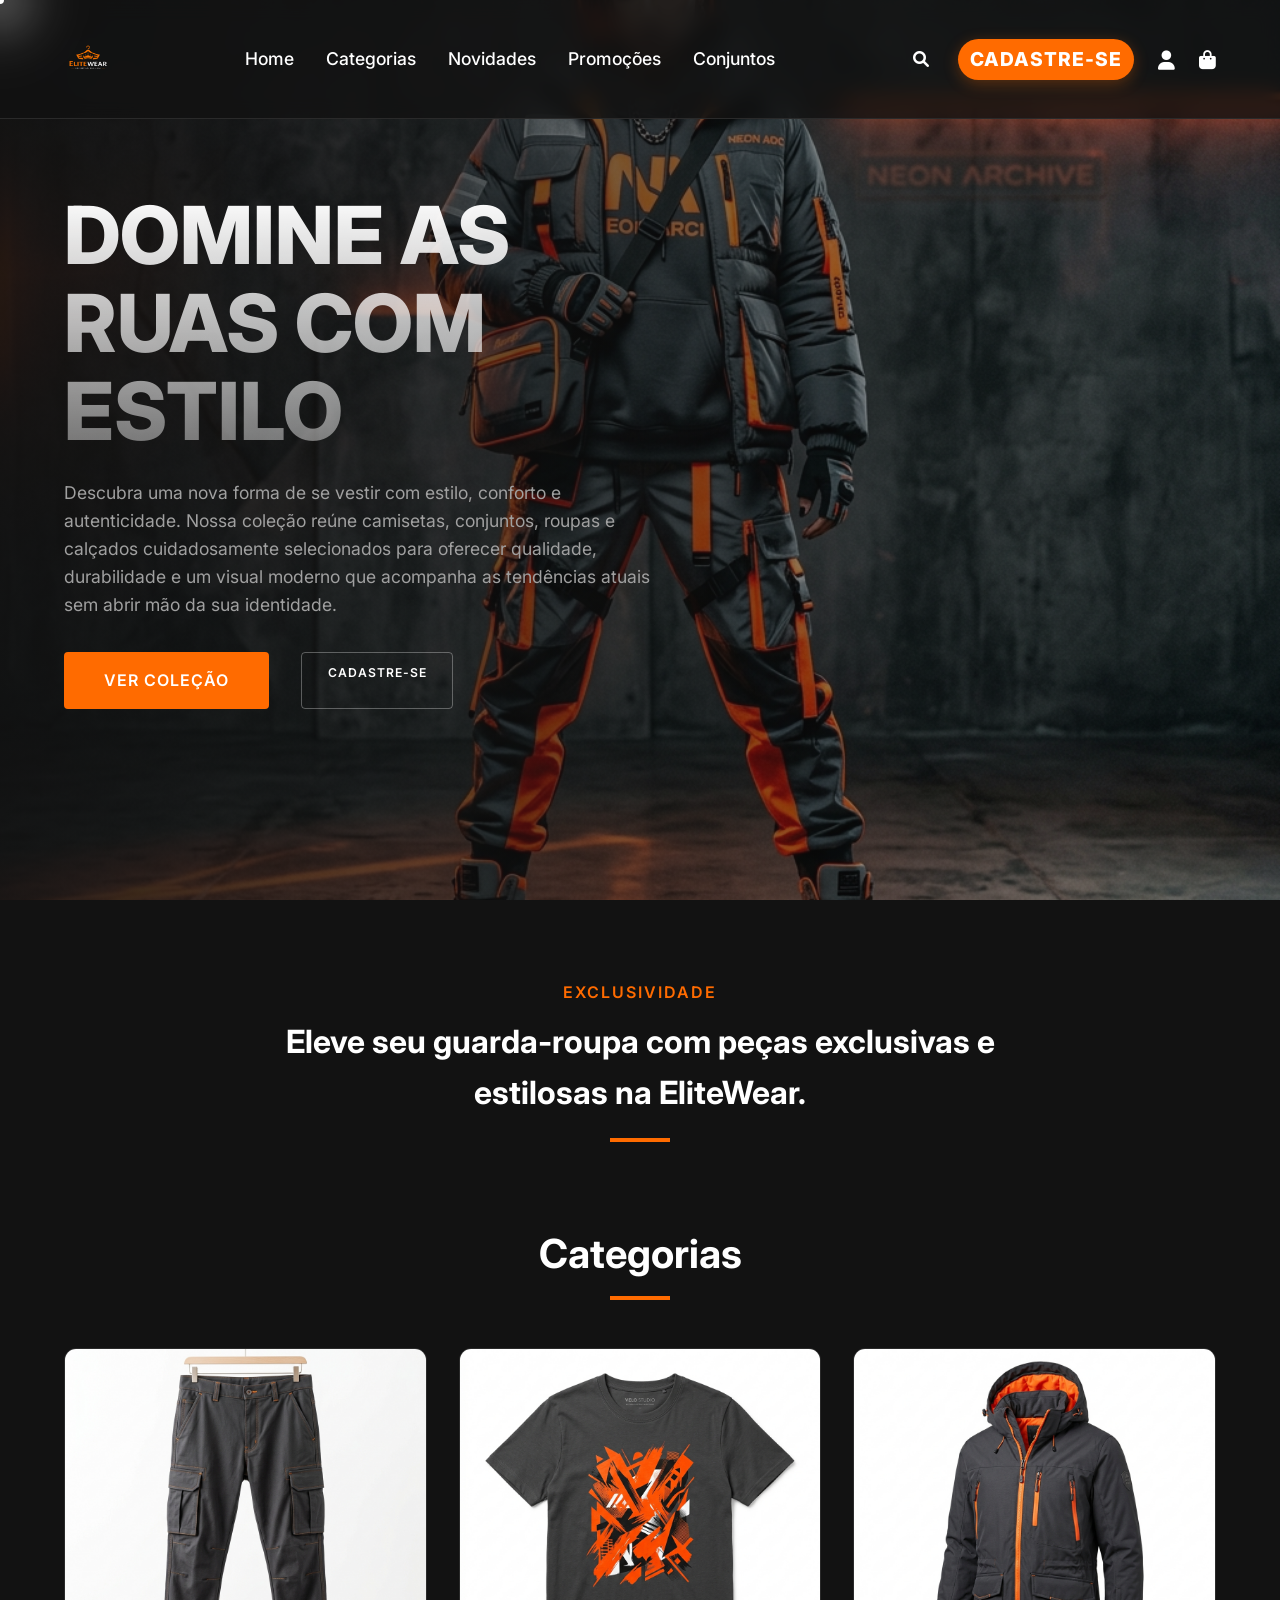
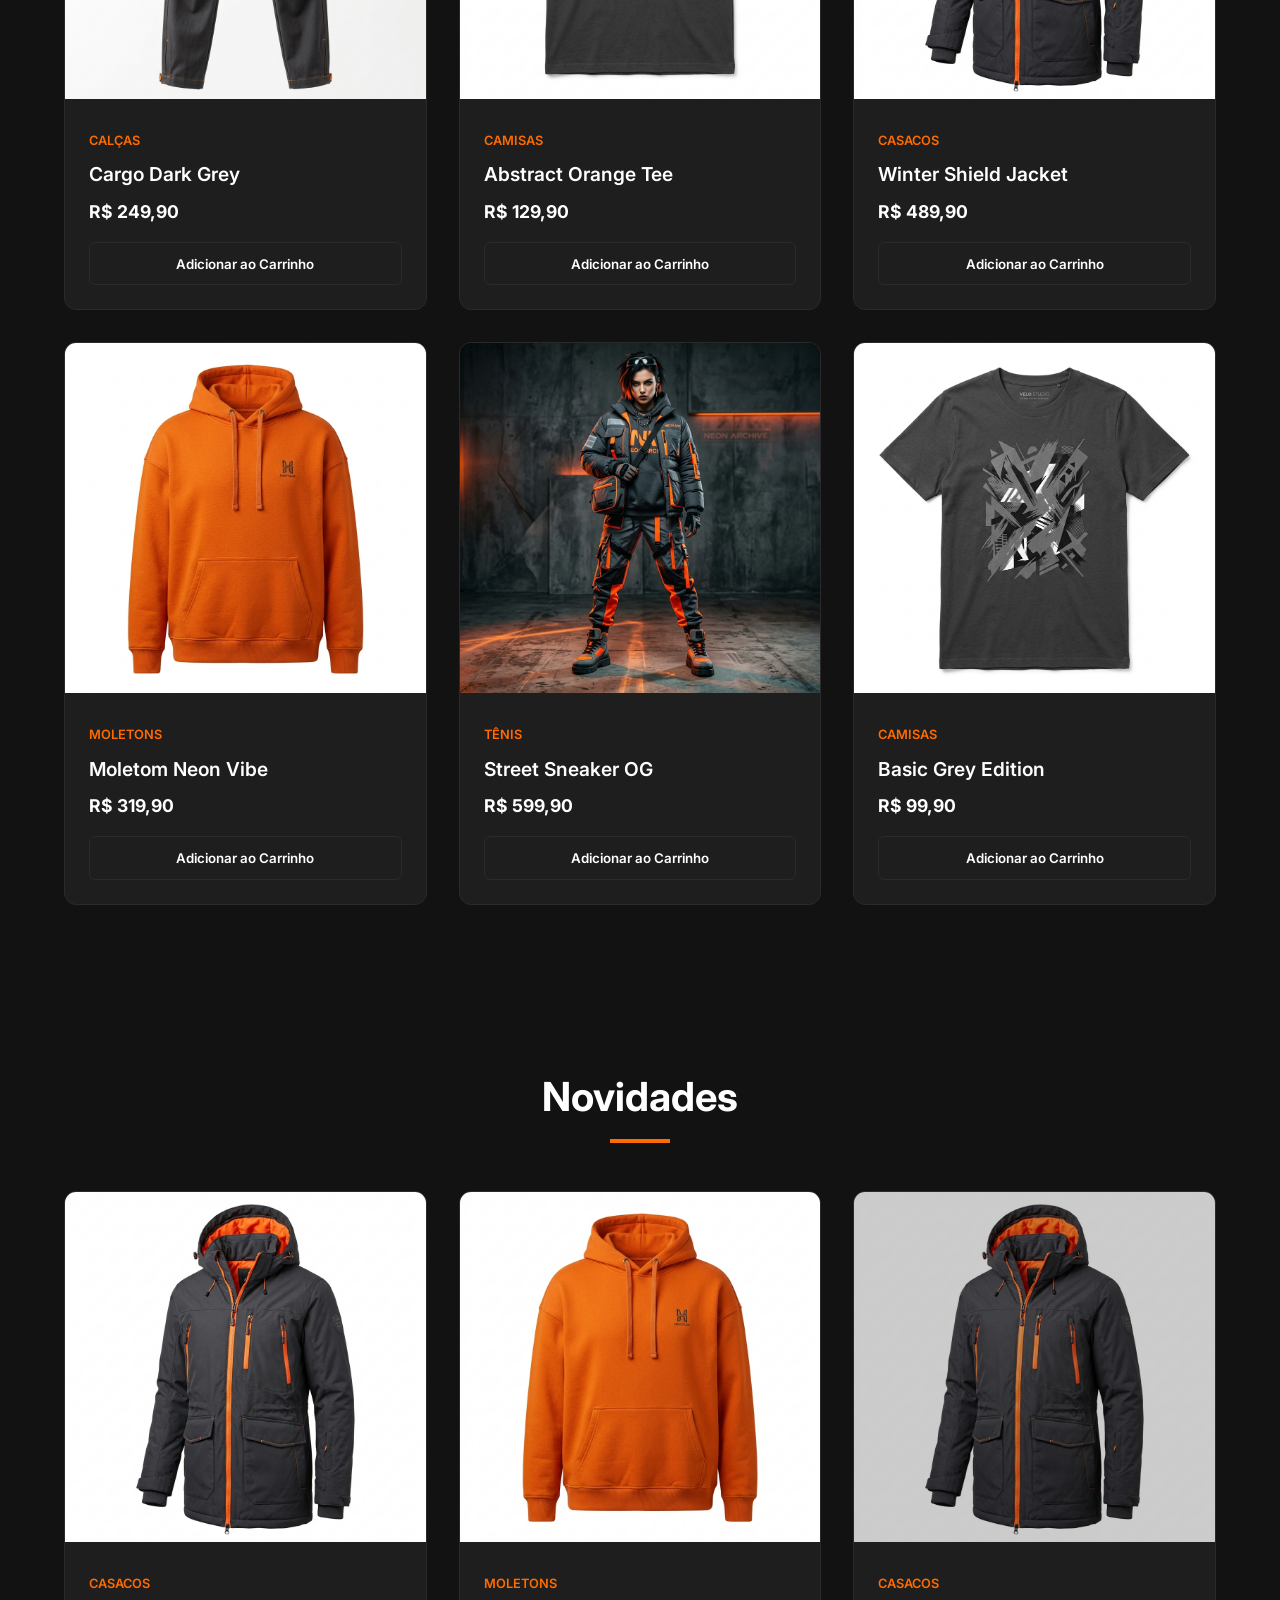
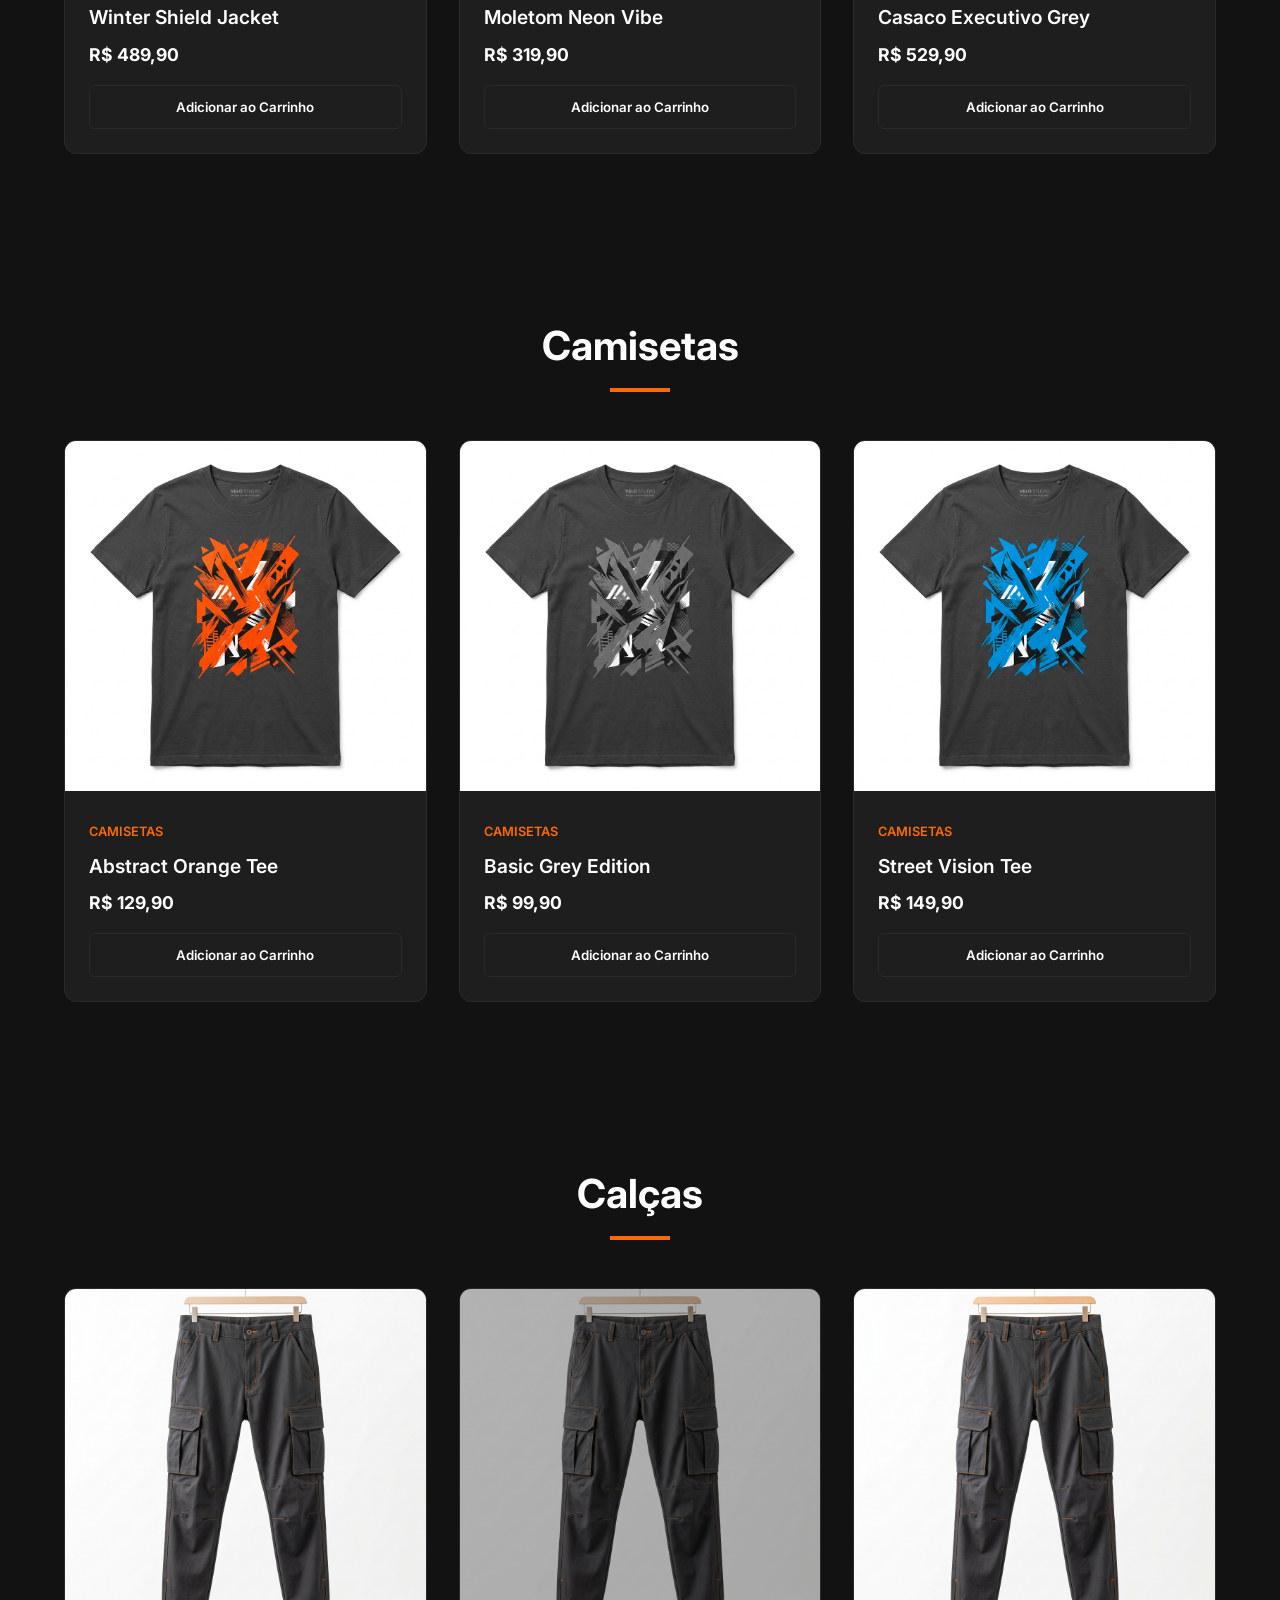
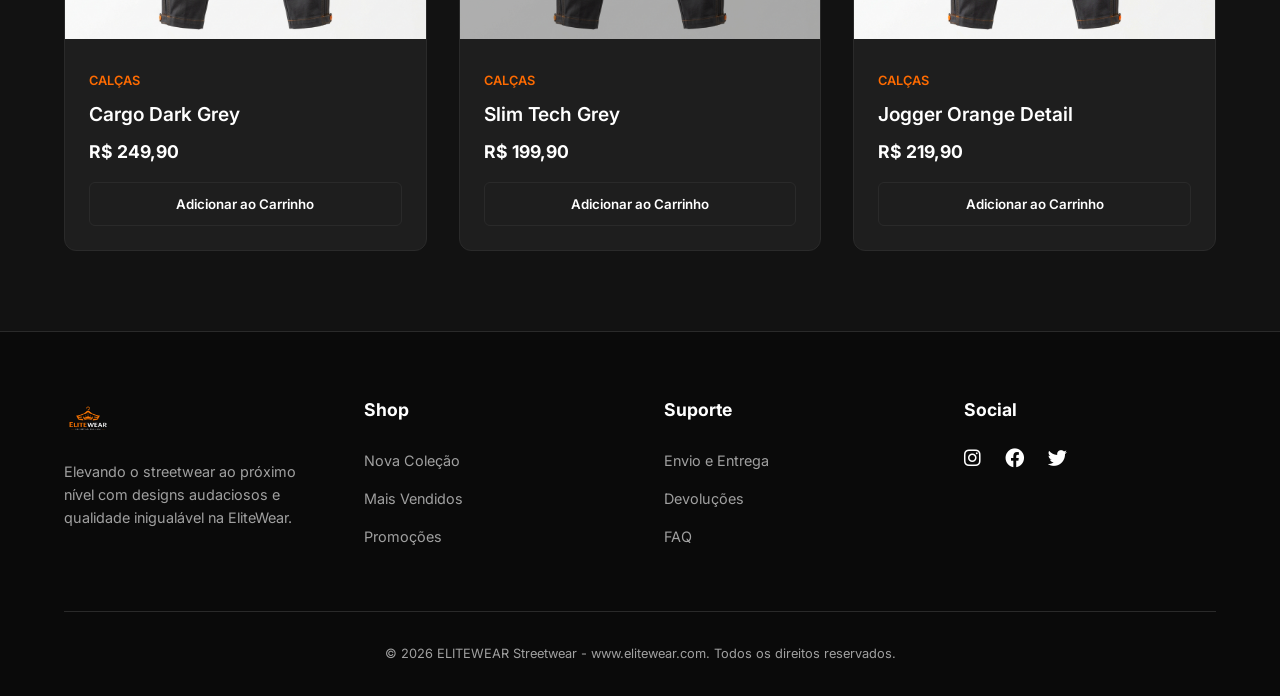
==== commit 99ecd975: "Add dynamic search bar feature" ====
--- a/index.html
+++ b/index.html
@@ -38,7 +38,10 @@
             <li><a href="conjuntos">Conjuntos</a></li>
         </ul>
         <div class="nav-icons">
-            <i class="fas fa-search"></i>
+            <div class="search-container">
+                <input type="text" id="searchInput" class="search-input" placeholder="Buscar peças...">
+                <i class="fas fa-search" id="searchToggle"></i>
+            </div>
             <a href="register" class="register-mobile-link">Cadastre-se</a>
             <a href="login" class="nav-icon-link"><i class="fas fa-user"></i></a>
             <i class="fas fa-shopping-bag"></i>
--- a/style.css
+++ b/style.css
@@ -489,3 +489,40 @@
         grid-template-columns: repeat(auto-fill, minmax(220px, 1fr));
     }
 }
+
+/* Search System */
+.search-container {
+    position: relative;
+    display: flex;
+    align-items: center;
+}
+
+.search-input {
+    width: 0;
+    opacity: 0;
+    padding: 8px 15px;
+    padding-right: 35px;
+    border: 1px solid var(--primary-orange);
+    border-radius: 20px;
+    background: rgba(0, 0, 0, 0.7);
+    color: var(--text-white);
+    font-size: 0.9rem;
+    transition: var(--transition);
+    outline: none;
+    position: absolute;
+    right: 0;
+    pointer-events: none;
+}
+
+.search-input.active {
+    width: 220px;
+    opacity: 1;
+    pointer-events: auto;
+}
+
+.search-container i {
+    z-index: 2;
+    cursor: pointer;
+    background: transparent;
+    padding: 5px;
+}
